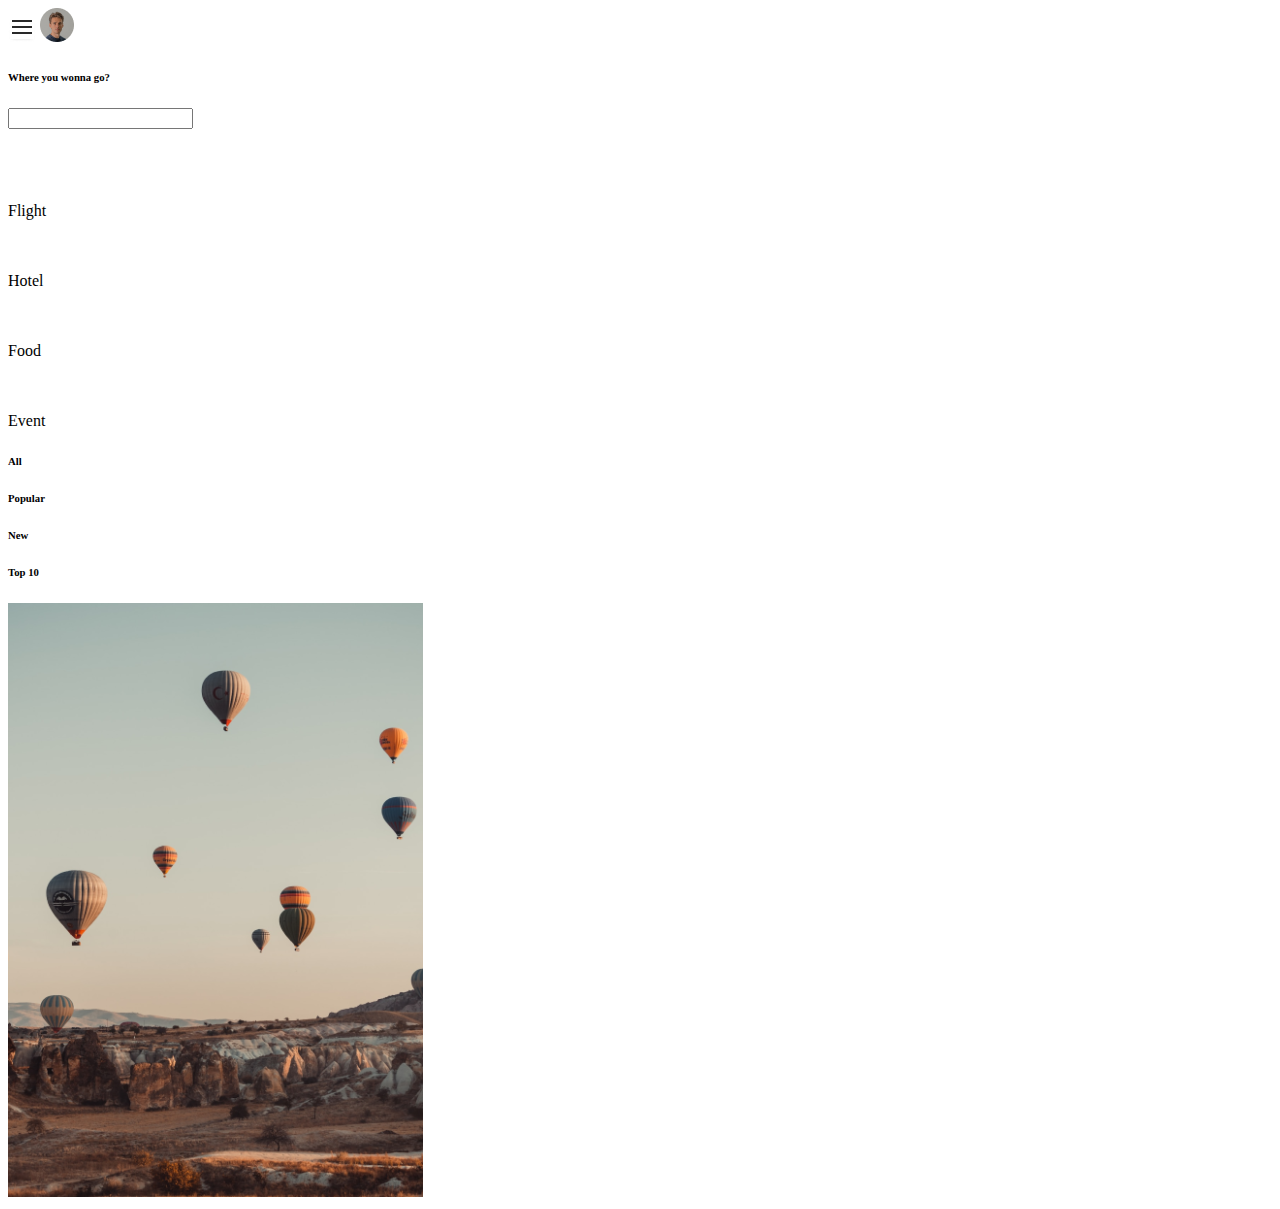
==== index.html @ 0c33fdaf "Add files via upload" ====
<!DOCTYPE html>
<html lang="es">
<head>
    <meta charset="UTF-8">
    <meta http-equiv="X-UA-Compatible" content="IE=edge">
    <meta name="viewport" content="width=device-width, initial-scale=1.0">
    <link rel="stylesheet" href="./confi.css">
    <link rel="stylesheet" href="./index.css">
    <link rel="preconnect" href="https://fonts.googleapis.com">
<link rel="preconnect" href="https://fonts.gstatic.com" crossorigin>
<link href="https://fonts.googleapis.com/css2?family=Roboto:wght@100&display=swap" rel="stylesheet">
    <title>Document</title>

</head>
<body>

    <div class="contenedor">
    
        <!--menu-->
        <div class="cajita">
            <img class="rayitas" src="./img/Menu.png" alt="" class="rayitas">
            <img src="./img/persona.png" alt="" class="señor">
        </div>
         
        <!-- question destino-->
        <div class="yo"><h6>Where you wonna go?</h6></div>
        
        <!--coso de busqueda-->
        <div class="busque"> <input type="text" class="busqueda"></div> 
        <div class="busqueda1"><img class="busqueda2" src="./img/Search.png" alt=""></div>
        
        <!--COSOS DE EL MEDIO 1-->
        <div class="cuadritos"> <div class="plane">
            <img src="./img/Airplanemode active.png" alt=""></div>  
            <div class="plane1">Flight</div></div>

            <div class="cuadritos1"> <div class="hotel">
                <img src="./img/Hotel.png" alt=""></div>
                <div class="hotel1">Hotel</div></div>
            
            <div class="cuadritos2"> <div class="comida">
                <img src="./img/Fastfood.png" alt=""></div>
                <div class="comida1">Food</div></div>
            
            <div class="cuadritos3"> <div class="event">
                <img src="./img/Event.png" alt=""></div>
                <div class="event1">Event</div></div>
    
        <!-- names del medio 2-->
        <div class="ttl1"> <h6 class="cuadri1">All</h6></div>
        <div class="ttl2"><h6 class="cadri2">Popular</h6></div>
        <div class="ttl3"><h6 class="cuadri3">New</h6></div>
        <div class="ttl4"><h6 class="cuadri4">Top 10</h6></div>
        
          <!--imagen-->
          <div> 
              <a href="./index2.html">
                <div class="cui"> <img src="./img/globos.png" alt=""> <a href="./index2.html"></a></div>
                







              </a>
          </div>
        
    
   </div>
</body>
</html>
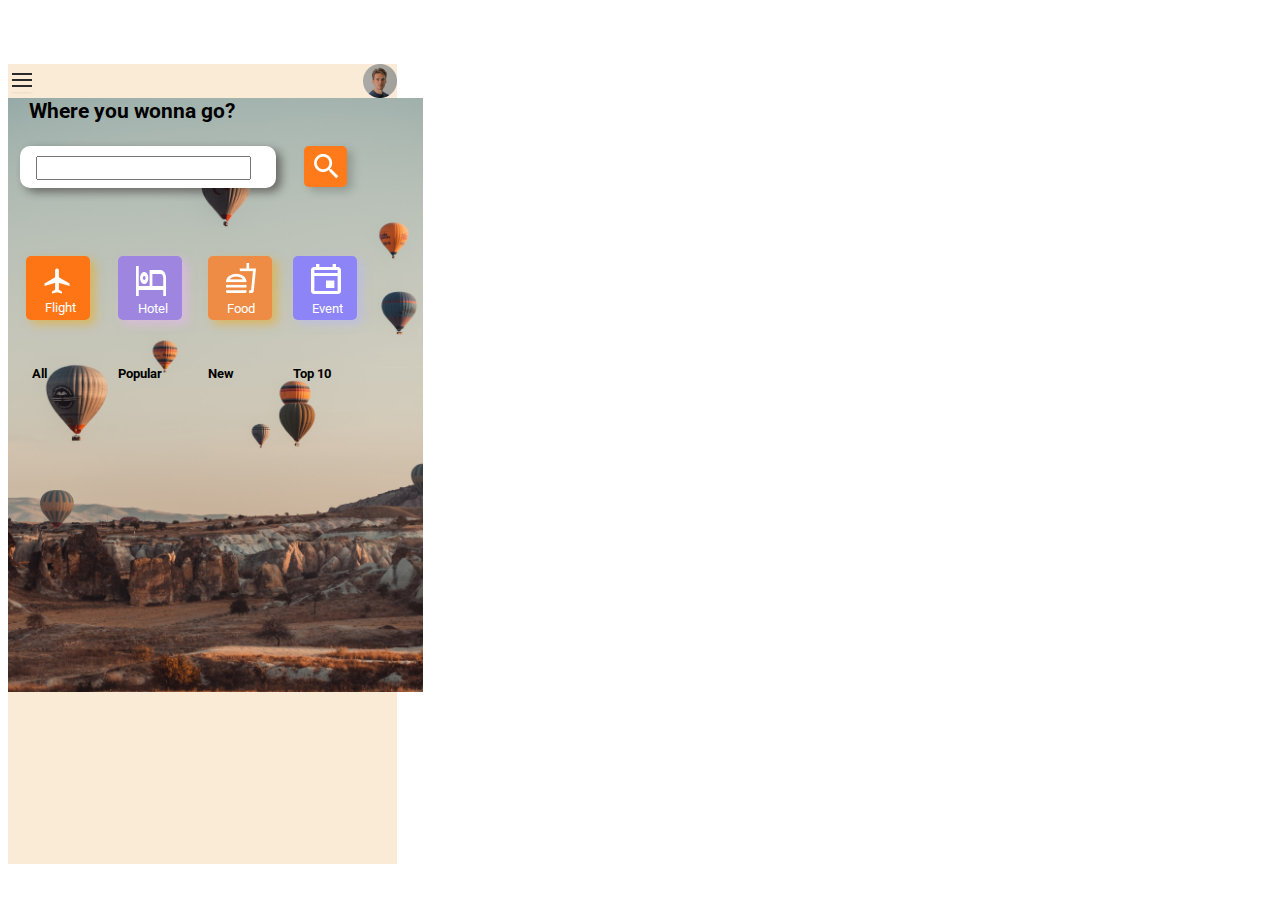
==== commit 3f01f319: "Update index.html" ====
--- a/index.html
+++ b/index.html
@@ -4,8 +4,8 @@
     <meta charset="UTF-8">
     <meta http-equiv="X-UA-Compatible" content="IE=edge">
     <meta name="viewport" content="width=device-width, initial-scale=1.0">
-    <link rel="stylesheet" href="./confi.css">
-    <link rel="stylesheet" href="./index.css">
+    <link rel="stylesheet" href="./css/confi.css">
+    <link rel="stylesheet" href="./css/index.css">
     <link rel="preconnect" href="https://fonts.googleapis.com">
 <link rel="preconnect" href="https://fonts.gstatic.com" crossorigin>
 <link href="https://fonts.googleapis.com/css2?family=Roboto:wght@100&display=swap" rel="stylesheet">
@@ -70,4 +70,4 @@
     
    </div>
 </body>
-</html>+</html>
--- a/css/confi.css
+++ b/css/confi.css
@@ -0,0 +1,7 @@
+html,body{
+    margin-top: 0;
+    padding: 0;
+    font-family: 'Lora', serif;
+    font-family: 'Roboto', sans-serif;
+}
+
--- a/css/index.css
+++ b/css/index.css
@@ -0,0 +1,220 @@
+.contenedor{
+    height: 50rem;
+    width: 50rem;
+    background-color: antiquewhite;
+    width: 24.3rem;
+    /*height: 52.7rem;
+    background-color: rgb(243, 240, 235);
+    display: flex;
+    position: relative;*/
+
+}
+.cajita{
+    width: 24.3rem;
+/*     height: 52.7rem; */
+    display: flex;
+    justify-content: space-between;
+    align-items: center;
+
+    margin-top: 4rem;
+}
+
+/*menu con rayitas y el don*/
+.rayitas{
+    cursor: pointer;
+    justify-content: center;
+
+}
+.señor{
+    cursor: pointer;
+    justify-content: center;
+
+}
+
+/*destino question*/
+.yo{
+    font-size: 2rem;
+    position: absolute;
+    top: 3rem;
+    left: 1.8rem;
+}
+
+/*coso de icono y busqueda*/
+ .busque{
+    width: 16rem;
+    height: 2.6rem;
+    background-color: #FFFFFF;
+    position: absolute;
+    top: 146px;
+    left: 20px;
+    box-shadow: 5px 4px 10px rgba(14, 1, 1, 0.45);
+    border-radius: 10px;
+}
+.busqueda{
+    font-size: 1rem;
+    color: rgb(136, 145, 142);
+    position: absolute;
+    left: 1rem;
+    top: 0.6rem;
+}
+.busqueda1{
+    width: 2.7rem;
+    height: 2.6rem;
+    background-color: #FF7A1A;
+    position: absolute;
+    top: 9.1rem;
+    left: 19rem;
+    border-radius: 5px;
+    box-shadow: 5px 4px 10px rgba(0, 0, 0, 0.2);
+}
+.busqueda2{
+    
+    position: absolute;
+    left: 0.3rem;
+    top: 0.2rem;
+}
+
+/*  los cuadritos  */
+.cuadritos{
+    cursor: pointer;
+    width: 4rem;
+    height: 4rem;
+    background: #fd7515;
+    position: absolute;
+    top: 16rem;
+    left: 1.6rem;
+    border-radius: 5px;
+    box-shadow: 5px 4px 10px rgba(241, 167, 5, 0.5);
+}
+.plane{
+    width: 20em;
+    height: 20rem;
+    position: absolute;
+    top: 16%;
+    left: 25%;
+}
+.plane1{
+    font-size: 13px;
+    color: #FFFFFF;
+    position: absolute;
+    top: 68%;
+    left: 30%;
+}
+/*+++++++++++++++++++*/
+.cuadritos1{
+    cursor: pointer;
+    width: 4rem;
+    height: 4rem;
+    background: #9e86e0;
+    position: absolute;
+    top: 16rem;
+    left: 7.4rem;
+    border-radius: 5px;
+    box-shadow: 5px 4px 10px rgba(237, 179, 255, 0.5);
+}
+.hotel{
+    width: 20em;
+    height: 20rem;
+    position: absolute;
+    top: 0;
+    left: 25%;
+}
+.hotel1{
+    font-size: 13px;
+    color: #FFFFFF;
+    position: absolute;
+    top: 70%;
+    left: 30%;
+}
+
+/*+++++++++++++++++++*/
+.cuadritos2{
+    cursor: pointer;
+    width: 4rem;
+    height: 4rem;
+    background: #ee8b44;
+    position: absolute;
+    top: 16rem;
+    left: 13rem;
+    border-radius: 5px;
+    box-shadow: 5px 4px 10px rgba(241, 167, 5, 0.5);
+}
+.comida{
+    width: 20em;
+    height: 20rem;
+    position: absolute;
+    top: 0.3rem;
+    left: 25%;
+}
+.comida1{
+    font-size: 13px;
+    color: #FFFFFF;
+    position: absolute;
+    top: 70%;
+    left: 30%;
+}
+
+/*+++++++++++++++++*/
+.cuadritos3{
+    cursor: pointer;
+    width: 4rem;
+    height: 4rem;
+    background: #8c84f7;
+    position: absolute;
+    top: 16rem;
+    left: 18.3rem;
+    border-radius: 5px;
+    box-shadow: 5px 4px 10px rgba(179, 184, 255, 0.5);
+}
+.event{
+    width: 20em;
+    height: 20rem;
+    position: absolute;
+    top: 0.3rem;
+    left: 22%;
+}
+.event1{
+    font-size: 13px;
+    color: #FFFFFF;
+    position: absolute;
+    top: 70%;
+    left: 30%;
+}
+
+/*names de los cuadritos*/
+.ttl1{
+    width: 4rem;
+    height: 1rem;
+    font-size: 1.2rem;
+    position: absolute;
+    top: 21rem;
+    left: 2rem;
+    border-radius: 5px;
+}
+.ttl2{
+    width: 4rem;
+    height: 1rem;
+    font-size: 1.2rem;
+    position: absolute;
+    top: 21rem;
+    left: 7.4rem;
+    border-radius: 5px;
+}
+.ttl3{
+    width: 4rem;
+    height: 1rem;
+    font-size: 1.2rem;
+    position: absolute;
+    top: 21rem;
+    left: 13rem;
+    border-radius: 5px;
+}
+.ttl4{
+    width: 4rem;
+    height: 1rem;
+    font-size: 1.2rem;
+    position: absolute;
+    top: 21rem;
+    left: 18.3rem;
+    border-radius: 5px;
+}
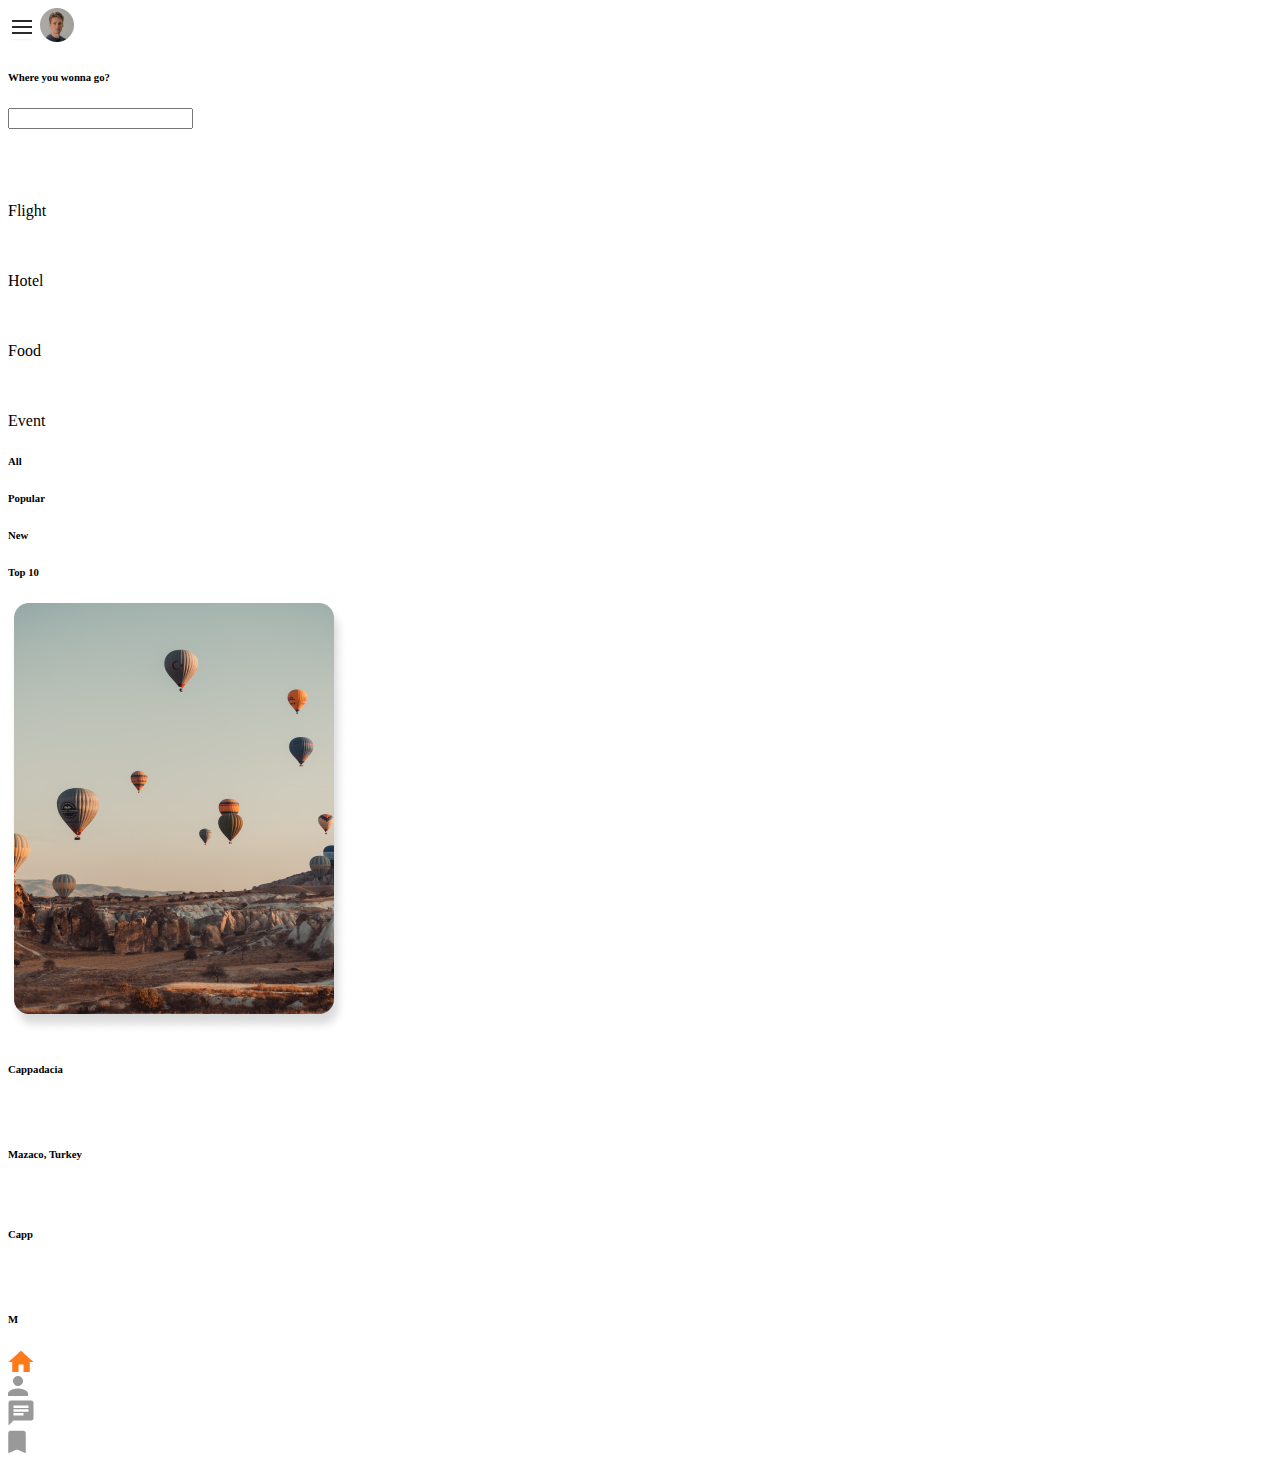
==== commit 5334a9d5: "Update index.html" ====
--- a/index.html
+++ b/index.html
@@ -4,12 +4,12 @@
     <meta charset="UTF-8">
     <meta http-equiv="X-UA-Compatible" content="IE=edge">
     <meta name="viewport" content="width=device-width, initial-scale=1.0">
-    <link rel="stylesheet" href="./css/confi.css">
-    <link rel="stylesheet" href="./css/index.css">
+    <link rel="stylesheet" href="./confi.css">
+    <link rel="stylesheet" href="./index.css">
     <link rel="preconnect" href="https://fonts.googleapis.com">
 <link rel="preconnect" href="https://fonts.gstatic.com" crossorigin>
 <link href="https://fonts.googleapis.com/css2?family=Roboto:wght@100&display=swap" rel="stylesheet">
-    <title>Document</title>
+    <title>dmodc</title>
 
 </head>
 <body>
@@ -52,22 +52,33 @@
         <div class="ttl3"><h6 class="cuadri3">New</h6></div>
         <div class="ttl4"><h6 class="cuadri4">Top 10</h6></div>
         
-          <!--imagen-->
+          <!--imagen 1-->
           <div> 
               <a href="./index2.html">
-                <div class="cui"> <img src="./img/globos.png" alt=""> <a href="./index2.html"></a></div>
-                
+               <div class="cui"> <img src="./img/unsplash_vCArUMDcHCQ.png" alt=""> <a href="./index2.html"></a></div>
+                <div class="cui1"><h6> Cappadacia</h6></div>
+               <div class="location1"> <img src="./img/Location on.png" alt=""> 
+                </div><div class="location2"> <h6> Mazaco, Turkey</h6></div>
+              </a>
+          </div>
+
+          <!--imagen 2-->
+          <div>
+
+            <div class="globito1"><img src="./img/mitad_de_imagen_x_.png" alt=""></div>
+            <div class="globito2"><h6>Capp</h6>
+            </div><div class="location3"> <img src="./img/Location on.png" alt=""></div>
+            <div class="location4"><h6>M</h6></div>
+          </div>
 
 
+          <!--cosos de abajo-->
+          <div class="home"><img src="./img/Vector (3).png" alt=""></div>
+          <div class="person"><img src="./img/Vector (2).png" alt=""></div>
+          <div class="chat"><img src="./img/Vector (1).png" alt=""></div>
+          <div class="book"><img src="./img/Vector.png" alt=""></div>
 
 
-
-
-
-              </a>
-          </div>
-        
-    
    </div>
 </body>
 </html>
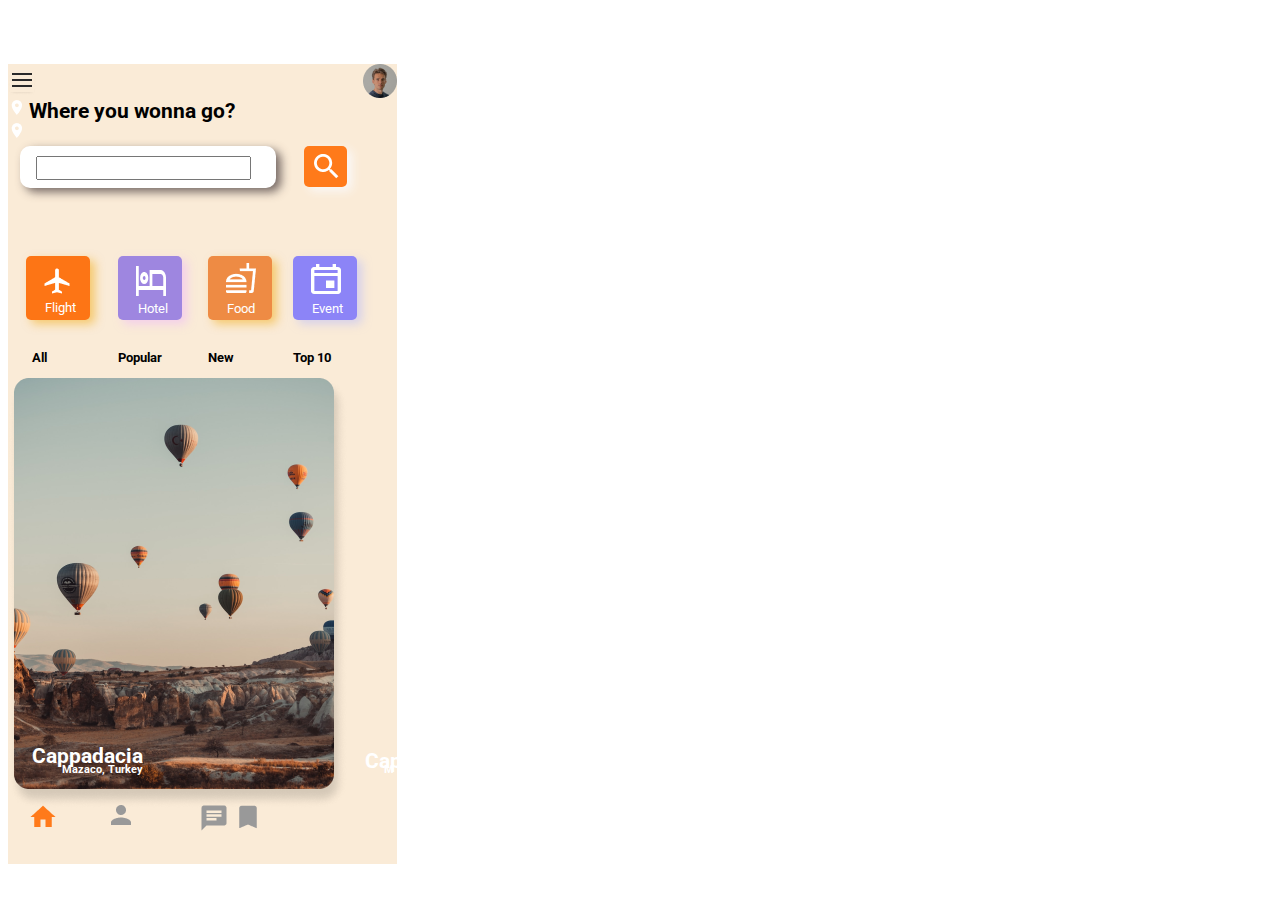
==== commit 6b7e3ba7: "Update index.html" ====
--- a/index.html
+++ b/index.html
@@ -4,8 +4,8 @@
     <meta charset="UTF-8">
     <meta http-equiv="X-UA-Compatible" content="IE=edge">
     <meta name="viewport" content="width=device-width, initial-scale=1.0">
-    <link rel="stylesheet" href="./confi.css">
-    <link rel="stylesheet" href="./index.css">
+    <link rel="stylesheet" href="./css/confi.css">
+    <link rel="stylesheet" href="./css/index.css">
     <link rel="preconnect" href="https://fonts.googleapis.com">
 <link rel="preconnect" href="https://fonts.gstatic.com" crossorigin>
 <link href="https://fonts.googleapis.com/css2?family=Roboto:wght@100&display=swap" rel="stylesheet">
--- a/css/confi.css
+++ b/css/confi.css
@@ -0,0 +1,7 @@
+html,body{
+    margin-top: 0;
+    padding: 0;
+    font-family: 'Lora', serif;
+    font-family: 'Roboto', sans-serif;
+}
+
--- a/css/index.css
+++ b/css/index.css
@@ -0,0 +1,309 @@
+.contenedor{
+    height: 50rem;
+    width: 50rem;
+    background-color: antiquewhite;
+    width: 24.3rem;
+    /*height: 52.7rem;
+    background-color: rgb(243, 240, 235);
+    display: flex;
+    position: relative;*/
+
+}
+.cajita{
+    width: 24.3rem;
+/*     height: 52.7rem; */
+    display: flex;
+    justify-content: space-between;
+    align-items: center;
+
+    margin-top: 4rem;
+}
+
+/*menu con rayitas y el don*/
+.rayitas{
+    cursor: pointer;
+    justify-content: center;
+
+}
+.señor{
+    cursor: pointer;
+    justify-content: center;
+
+}
+
+/*destino question*/
+.yo{
+    font-size: 2rem;
+    position: absolute;
+    top: 3rem;
+    left: 1.8rem;
+}
+
+/*coso de icono y busqueda*/
+ .busque{
+    width: 16rem;
+    height: 2.6rem;
+    background-color: #FFFFFF;
+    position: absolute;
+    top: 146px;
+    left: 20px;
+    box-shadow: 5px 4px 10px rgba(87, 75, 75, 0.812);
+    border-radius: 10px;
+}
+.busqueda{
+    font-size: 1rem;
+    color: rgb(235, 242, 240);
+    position: absolute;
+    left: 1rem;
+    top: 0.6rem;
+}
+.busqueda1{
+    width: 2.7rem;
+    height: 2.6rem;
+    background-color: #FF7A1A;
+    position: absolute;
+    top: 9.1rem;
+    left: 19rem;
+    border-radius: 5px;
+    box-shadow: 5px 4px 10px rgb(250, 248, 248);
+}
+.busqueda2{
+    
+    position: absolute;
+    left: 0.3rem;
+    top: 0.2rem;
+}
+
+/*  los cuadritos  */
+.cuadritos{
+    cursor: pointer;
+    width: 4rem;
+    height: 4rem;
+    background: #fd7515;
+    position: absolute;
+    top: 16rem;
+    left: 1.6rem;
+    border-radius: 5px;
+    box-shadow: 5px 4px 10px rgba(241, 167, 5, 0.5);
+}
+.plane{
+    width: 20em;
+    height: 20rem;
+    position: absolute;
+    top: 16%;
+    left: 25%;
+}
+.plane1{
+    font-size: 13px;
+    color: #FFFFFF;
+    position: absolute;
+    top: 68%;
+    left: 30%;
+}
+/*+++++++++++++++++++*/
+.cuadritos1{
+    cursor: pointer;
+    width: 4rem;
+    height: 4rem;
+    background: #9e86e0;
+    position: absolute;
+    top: 16rem;
+    left: 7.4rem;
+    border-radius: 5px;
+    box-shadow: 5px 4px 10px rgba(237, 179, 255, 0.5);
+}
+.hotel{
+    width: 20em;
+    height: 20rem;
+    position: absolute;
+    top: 0;
+    left: 25%;
+}
+.hotel1{
+    font-size: 13px;
+    color: #FFFFFF;
+    position: absolute;
+    top: 70%;
+    left: 30%;
+}
+
+/*+++++++++++++++++++*/
+.cuadritos2{
+    cursor: pointer;
+    width: 4rem;
+    height: 4rem;
+    background: #ee8b44;
+    position: absolute;
+    top: 16rem;
+    left: 13rem;
+    border-radius: 5px;
+    box-shadow: 5px 4px 10px rgba(241, 167, 5, 0.5);
+}
+.comida{
+    width: 20em;
+    height: 20rem;
+    position: absolute;
+    top: 0.3rem;
+    left: 25%;
+}
+.comida1{
+    font-size: 13px;
+    color: #FFFFFF;
+    position: absolute;
+    top: 70%;
+    left: 30%;
+}
+
+/*+++++++++++++++++*/
+.cuadritos3{
+    cursor: pointer;
+    width: 4rem;
+    height: 4rem;
+    background: #8c84f7;
+    position: absolute;
+    top: 16rem;
+    left: 18.3rem;
+    border-radius: 5px;
+    box-shadow: 5px 4px 10px rgba(179, 184, 255, 0.5);
+}
+.event{
+    width: 20em;
+    height: 20rem;
+    position: absolute;
+    top: 0.3rem;
+    left: 22%;
+}
+.event1{
+    font-size: 13px;
+    color: #FFFFFF;
+    position: absolute;
+    top: 70%;
+    left: 30%;
+}
+
+/*names de los cuadritos*/
+.ttl1{
+    width: 4rem;
+    height: 1rem;
+    font-size: 1.2rem;
+    position: absolute;
+    top: 20rem;
+    left: 2rem;
+    border-radius: 5px;
+}
+.ttl2{
+    width: 4rem;
+    height: 1rem;
+    font-size: 1.2rem;
+    position: absolute;
+    top: 20rem;
+    left: 7.4rem;
+    border-radius: 5px;
+}
+.ttl3{
+    width: 4rem;
+    height: 1rem;
+    font-size: 1.2rem;
+    position: absolute;
+    top: 20rem;
+    left: 13rem;
+    border-radius: 5px;
+}
+.ttl4{
+    width: 4rem;
+    height: 1rem;
+    font-size: 1.2rem;
+    position: absolute;
+    top: 20rem;
+    left: 18.3rem;
+    border-radius: 5px;
+}
+
+/*imagen 1*/
+.cui{
+    /*position: absolute;
+    width: 2px;
+    height: 4rem;
+    left: 21px;
+    top: 422px;
+    
+    background: url(.jpg);
+    filter: drop-shadow(4px 10px 10px rgba(0, 0, 0, 0.15));
+    border-radius: 15px;*/
+    cursor: pointer;
+
+    position: absolute;
+    top: 23.6rem;
+    left: 0.5rem;
+
+}
+.cui1{
+    cursor: pointer;
+    font-size: 2rem;
+    color: #FFFFFF;
+
+    position: absolute;
+    top: 43.3rem;
+    left: 2rem;
+}
+.location2{
+    cursor: pointer;
+    color: #FFFFFF;
+    position: absolute;
+    left: 3.9rem;
+    top: 46.1rem;
+}
+
+/* imagen 2*/
+.globito1{
+    cursor: pointer;
+
+    width: 5rem;
+    position: absolute;
+    left: 352px;
+    top: 23.6rem;
+}
+.globito2{
+    cursor: pointer;
+
+    font-size: 2rem;
+    color: #FFFFFF;
+
+    position: absolute;
+    top: 43.6rem;
+    left: 22.8rem;
+}
+.location4{
+    cursor: pointer;
+
+    color: #FFFFFF;
+    position: absolute;
+    left: 24rem;
+    top: 46.1rem;
+}
+
+/*cosos de abajo*/
+.home{
+    position: absolute;
+    top: 50.3rem;
+    left: 2.33%;
+    cursor: pointer;
+}
+.person{
+    position: absolute;
+    top: 50.3rem;
+    left: 8.66%;
+    cursor: pointer;
+}
+.chat{
+    position: absolute;
+    top: 50.3rem;
+    left: 15.67%;
+    cursor: pointer;
+}
+.book{
+    position: absolute;
+    top: 50.3rem;
+    left: 18.67%;
+    cursor: pointer;
+}
